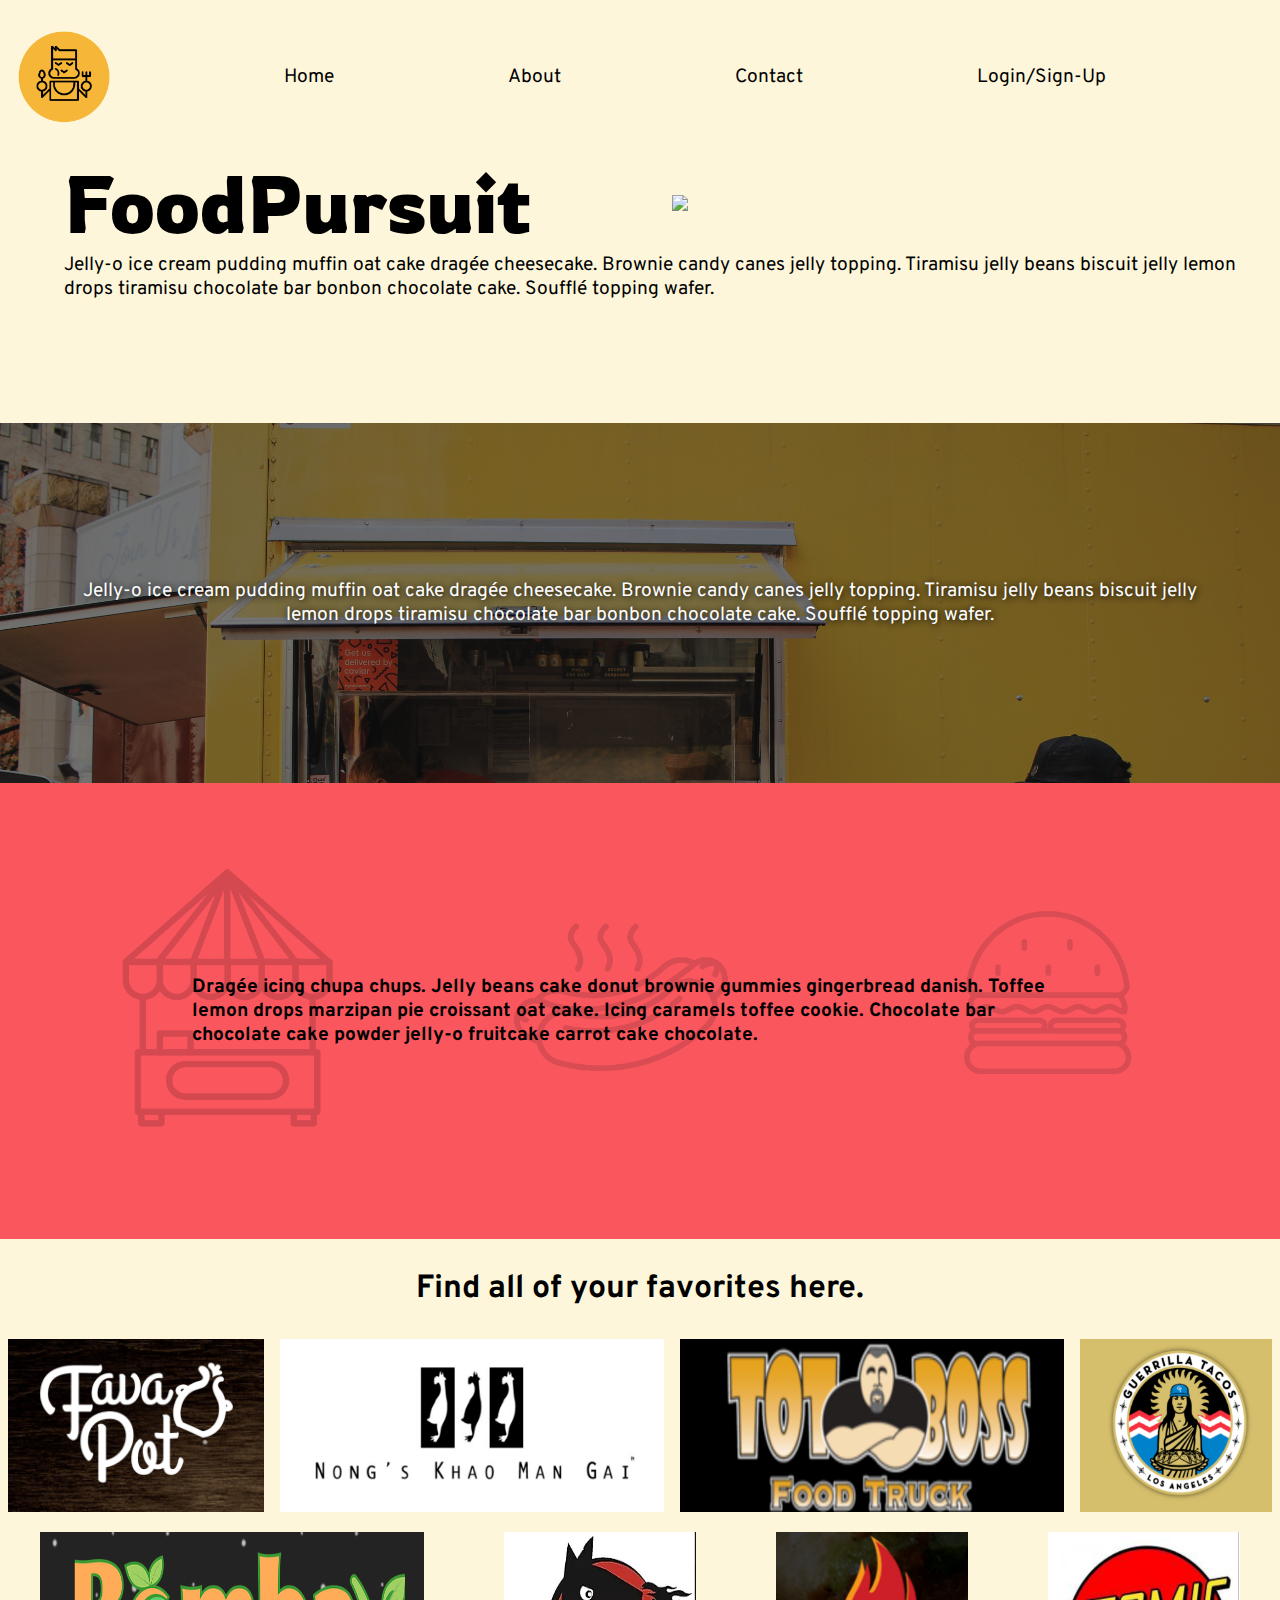
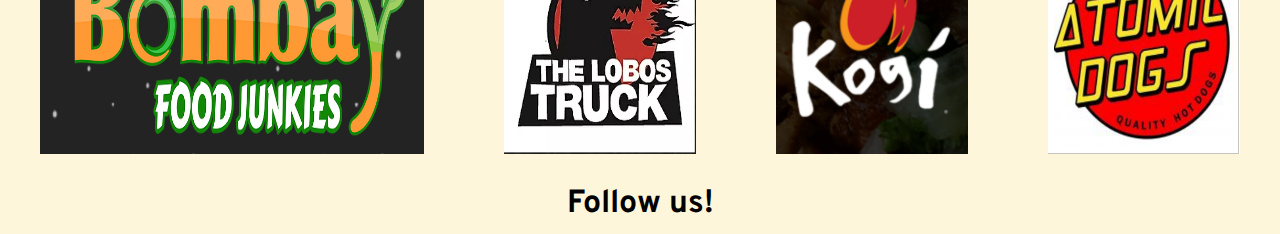
==== index.html @ 0b8959ad "update to responsive design home" ====
<!DOCTYPE html>
<html lang="en">
  <head>
    <meta charset="UTF-8" />
    <meta name="viewport" content="width=device-width, initial-scale=1.0" />
    <link rel="icon" type="image/png" href="resources/FP-logo-circle.png" />
    <link rel="stylesheet" href="css/styles.css" />
    <script src="https://kit.fontawesome.com/0521d4938d.js" crossorigin="anonymous"></script>
    <title>FoodPursuit</title>
  </head>
  <body>
    <header>
      <img
        id="logo"
        src="resources/FP-logo-circle.png"
        alt="FoodPursuit logo - man icon with fork and knife in hand ready to eat in a yellow circle"
      />
      <nav>
        <a href="index.html">Home</a>
        <a href="about.html">About</a>
        <a href="contact.html">Contact</a>
        <a href="#">Login/Sign-Up</a>
      </nav>
    </header>
    <section id="home-page-section-1">
      <!-- <div id="home-fp-intro-desktop"> -->
      <h1>FoodPursuit</h1>
      <p>
        Jelly-o ice cream pudding muffin oat cake dragée cheesecake. Brownie
        candy canes jelly topping. Tiramisu jelly beans biscuit jelly lemon
        drops tiramisu chocolate bar bonbon chocolate cake. Soufflé topping
        wafer.
      </p>
      <!-- </div>
        <div> -->
      <img src="resources/foodtruck-graphic.png" />
      <!-- </div> -->
    </section>
    <section id="home-section-2">
      <div id="home-section-2-bg-img-mobile"></div>
      <div id="home-section-2-bg-img"></div>
      <p>
        Jelly-o ice cream pudding muffin oat cake dragée cheesecake. Brownie
        candy canes jelly topping. Tiramisu jelly beans biscuit jelly lemon
        drops tiramisu chocolate bar bonbon chocolate cake. Soufflé topping
        wafer.
      </p>
    </section>
    <section id="home-section-3">
      <div id="home-section-3-bg-img"></div>
      <p>
        Dragée icing chupa chups. Jelly beans cake donut brownie gummies
        gingerbread danish. Toffee lemon drops marzipan pie croissant oat cake.
        Icing caramels toffee cookie. Chocolate bar chocolate cake powder
        jelly-o fruitcake carrot cake chocolate. 
      </p>
    </section>
    <section id="home-section-4">
        <h2>Find all of your favorites here.</h2>
        <div class="home-foodtruck-imgs">
        <img id="ft-img-1" src="resources/foodtruck-logos/foodtruck-1.png"/>
        <img id="ft-img-2" src="resources/foodtruck-logos/foodtruck-2.png"/>
        <img id="ft-img-3" src="resources/foodtruck-logos/foodtruck-3.png"/>
        <img id="ft-img-4" src="resources/foodtruck-logos/foodtruck-8.png"/>
        <img id="ft-img-5" src="resources/foodtruck-logos/foodtruck-4.png"/>
        <img id="ft-img-6" src="resources/foodtruck-logos/foodtruck-5.png"/>
        <img id="ft-img-7" src="resources/foodtruck-logos/foodtruck-6.png"/>
        <img id="ft-img-8" src="resources/foodtruck-logos/foodtruck-7.png"/>
        </div>
    </section>
    <footer>
        <h2>Follow us!</h2>
        <div class= "social-media-links">
        <a href="facebook.com">
            <i class="fab fa-facebook-square"></i>
        </a>
        <a href="instagram.com">
            <i class="fab fa-instagram"></i>
        </a>
        <a href="twitter.com">
            <i class="fab fa-twitter"></i>
        </a>
    </div>

    </footer>
  </body>
</html>
---- css/styles.css ----
@import url('https://fonts.googleapis.com/css2?family=Overpass:wght@400;700&family=Rowdies&display=swap');


html, body, div, span, applet, object, iframe,  
h1, h2, h3, h4, h5, h6, p, blockquote, pre,  
a, abbr, acronym, address, big, cite, code,  
del, dfn, em, img, ins, kbd, q, s, samp,  
small, strike, strong, sub, sup, tt, var,  
b, u, i, center,  
dl, dt, dd, ol, ul, li,  
fieldset, form, label, legend,  
table, caption, tbody, tfoot, thead, tr, th, td,  
article, aside, canvas, details, embed,  
figure, figcaption, footer, header, hgroup,  
menu, nav, output, ruby, section, summary,  
time, mark, audio, video {  
margin: 0;  
padding: 0;  
border: 0;  
font-size: 100%;  
font: inherit;  
vertical-align: baseline;  
}

body {
    font-family: "Overpass";
    font-size: 62.5%;
    background-color: #FEF6DA;
}

nav a{
    text-decoration: none;
}

header{
    margin-top: 30px;
    display: flex;
    align-items: center;
}

header img{
    width:15%;
    height: auto;
}

nav{
    flex: 1;
    display: flex;
    align-items: center;
    justify-content: space-evenly;
}

nav a{
    color: black;
    font-size: 1.2rem;
}

#home-page-section-1{
    margin-top: 30px;
    display: flex;
    flex-wrap: wrap;
    align-items: center;
    margin-left: 5%;
}

#home-page-section-1 h1{
    font-family: "Rowdies";
    font-size: 1.5rem;
    order: 1;
    width: 50%;
}
#home-page-section-1 p{
    font-size: 1.2rem;
    order: 3;
    padding-bottom:10%;
}

/* #home-page-fp-intro{
    width: 50%;
    display: flex;
    flex-direction: column;
    justify-content: space-evenly;
    margin-left: 5%;
} */

#home-page-section-1 img{
    width: 50%;
    height: auto;
    order: 2;
}

#home-section-2{
    background:    linear-gradient(
        rgba(0, 0, 0, 0.5), 
        rgba(0, 0, 0, 0.5)
      ), url("/resources/home-section-2-img.jpg");
    background-size: cover;
    height: 40vh;
    font-size: 1.2rem;
    color: white;
    text-align: center;
    display: flex;
}


#home-section-2 p{
    display: flex;
    align-items: center;
    padding: 0 5%; 
    text-shadow: 1px 1px 7px black;
}

#home-section-3{
    background-color: #FA565E ;
    font-size: 1.2rem;
    padding: 15%;
    position: relative;
}

#home-section-3-bg-img{
    content: "";
    background-image: url("/resources/home-section-3-bg.png");
    background-size: cover;
    background-repeat: repeat;
    opacity: 0.15;
    top: 0;
    left: 0;
    bottom: 0;
    right: 0;
    position: absolute;
}

#home-section-3 p {
   z-index: 1;
   position: relative;
   color: black;
   font-weight: 700;
}

#home-section-4 h2{
    text-align: center;
    font-size: 2.0rem;
    font-weight: 700;
    margin: 30px auto;
}

.home-foodtruck-imgs{
    display: flex;
    flex-wrap: wrap;
    justify-content: space-around;
}

.home-foodtruck-imgs img{
    margin-bottom: 20px;
}

#ft-img-1{
    width: 20%;
    height: auto;
}

#ft-img-2{
    width: 30%;
    height: auto;
}

#ft-img-3{
    width: 30%;
    height: auto;
}

#ft-img-4{
    width: 15%;
    height: auto;
}

#ft-img-5{
    width: 30%;
    height:auto;
}

#ft-img-6{
    width: 15%;
    height: auto;
}

#ft-img-7{
    width: 15%;
    height: auto;
}

#ft-img-8{
    width: 15%;
    height: auto;
}

footer{
    margin-top: 10px;
}

footer h2{
    margin: 10px auto;
    font-size: 2.0rem;
    text-align: center;
    font-weight: 700;
}

.social-media-links{
    display: flex;
    width: 100%;
    justify-content: center;
}

.social-media-links a{
    text-decoration: none;
    padding: 0 10px;
    font-size: 2.0rem;
    color: #FA565E;
}

#logo{
    display: flex;
    align-items: center;
}

#logo-text{
    display:none;
}

@media screen and (min-width: 500px) {
    #home-page-section-1 h1{
        font-size: 2.5rem;
    }
}

@media screen and (min-width: 800px){
    #logo {
        width: 100px;
        height: auto;
    }

    #home-page-section-1 h1{
        font-size: 4rem;
    }
}

@media screen and (min-width:1000px){
    #logo-text{
        display: block;
        font-family: "Rowdies";
        font-size: 2rem;
        margin-left: 20px;
    }

    header img{
        margin-left: 10px;
        width: 20%;
        height: auto;
    }
    #home-page-section-1 h1{
        font-size: 5rem;
    }
}
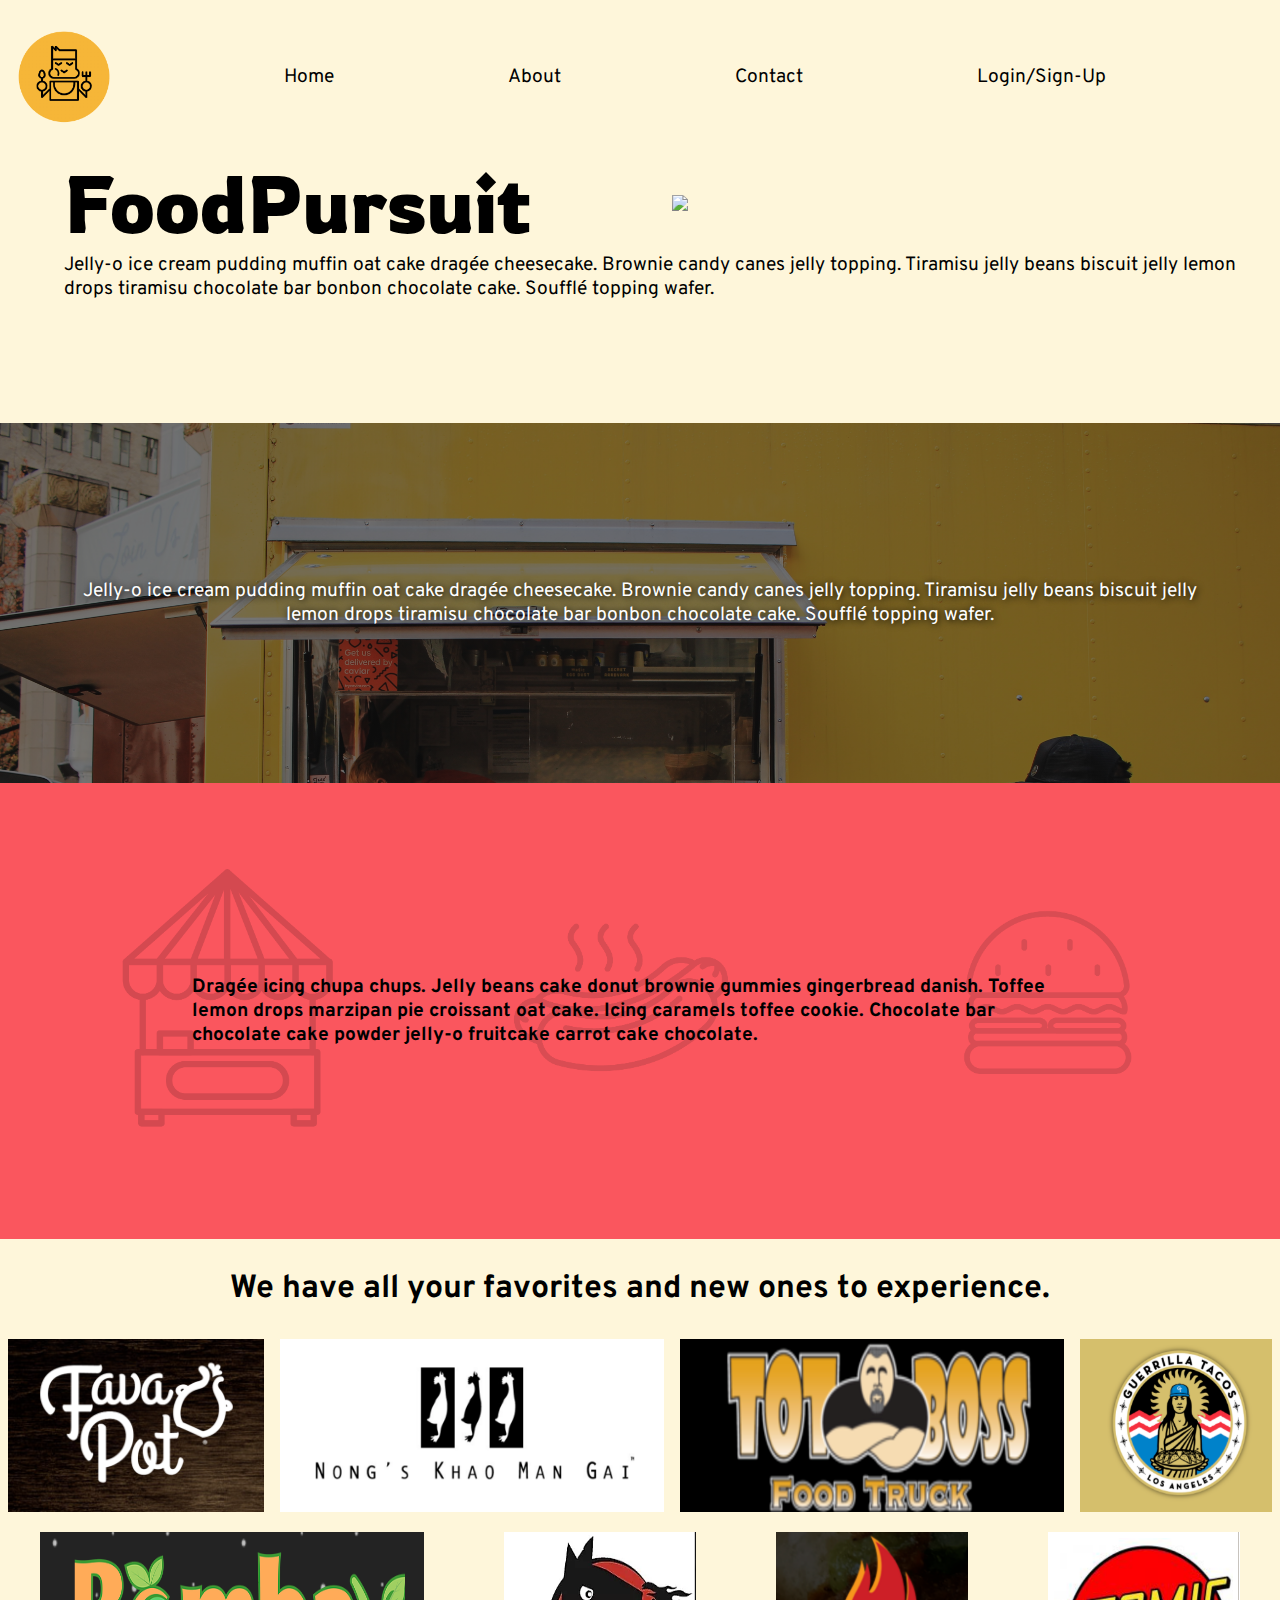
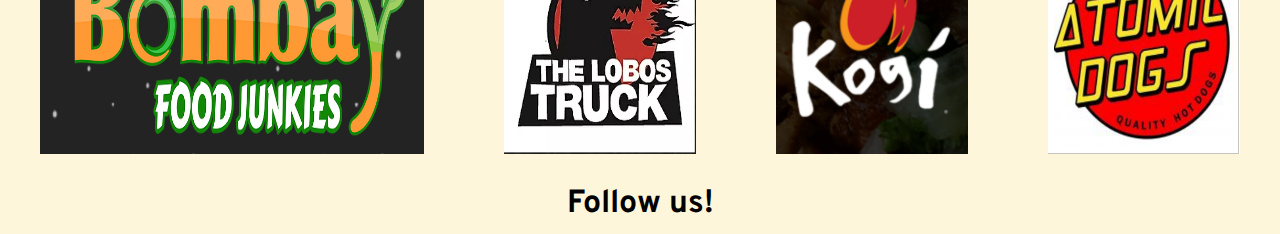
==== commit 4fb2c698: "progress on about us-mobile" ====
--- a/index.html
+++ b/index.html
@@ -56,7 +56,7 @@
       </p>
     </section>
     <section id="home-section-4">
-        <h2>Find all of your favorites here.</h2>
+        <h2>We have all your favorites and new ones to experience.</h2>
         <div class="home-foodtruck-imgs">
         <img id="ft-img-1" src="resources/foodtruck-logos/foodtruck-1.png"/>
         <img id="ft-img-2" src="resources/foodtruck-logos/foodtruck-2.png"/>
--- a/css/styles.css
+++ b/css/styles.css
@@ -227,6 +227,51 @@
     display:none;
 }
 
+#about-section-1{
+    background-color: #FA565E ;
+    position: relative;
+    height: 40vh;
+    margin-top: 40px;
+    display: flex;
+    align-items: center;
+    justify-content: center;
+}
+
+#about-section-1-bg-img{
+    content: "";
+    background-image: url("/resources/about-cover.png");
+    background-size: cover;
+    background-repeat: repeat;
+    opacity: 0.15;
+    top: 0;
+    left: 0;
+    bottom: 0;
+    right: 0;
+    position: absolute;
+}
+
+#about-section-1 h1{
+   z-index: 1;
+   position: relative;
+   color: black;
+   font-weight: 700;
+   font-size: 2.4rem;
+}
+
+#about-section-2{
+    font-size: 1.0rem;
+    padding: 10%;
+}
+
+#about-section-3{
+    background-color: #F6B638;
+}
+#about-section-3 h2{
+    text-align: center;
+    font-size: 2.0rem;
+    font-weight: 700;
+}
+
 @media screen and (min-width: 500px) {
     #home-page-section-1 h1{
         font-size: 2.5rem;
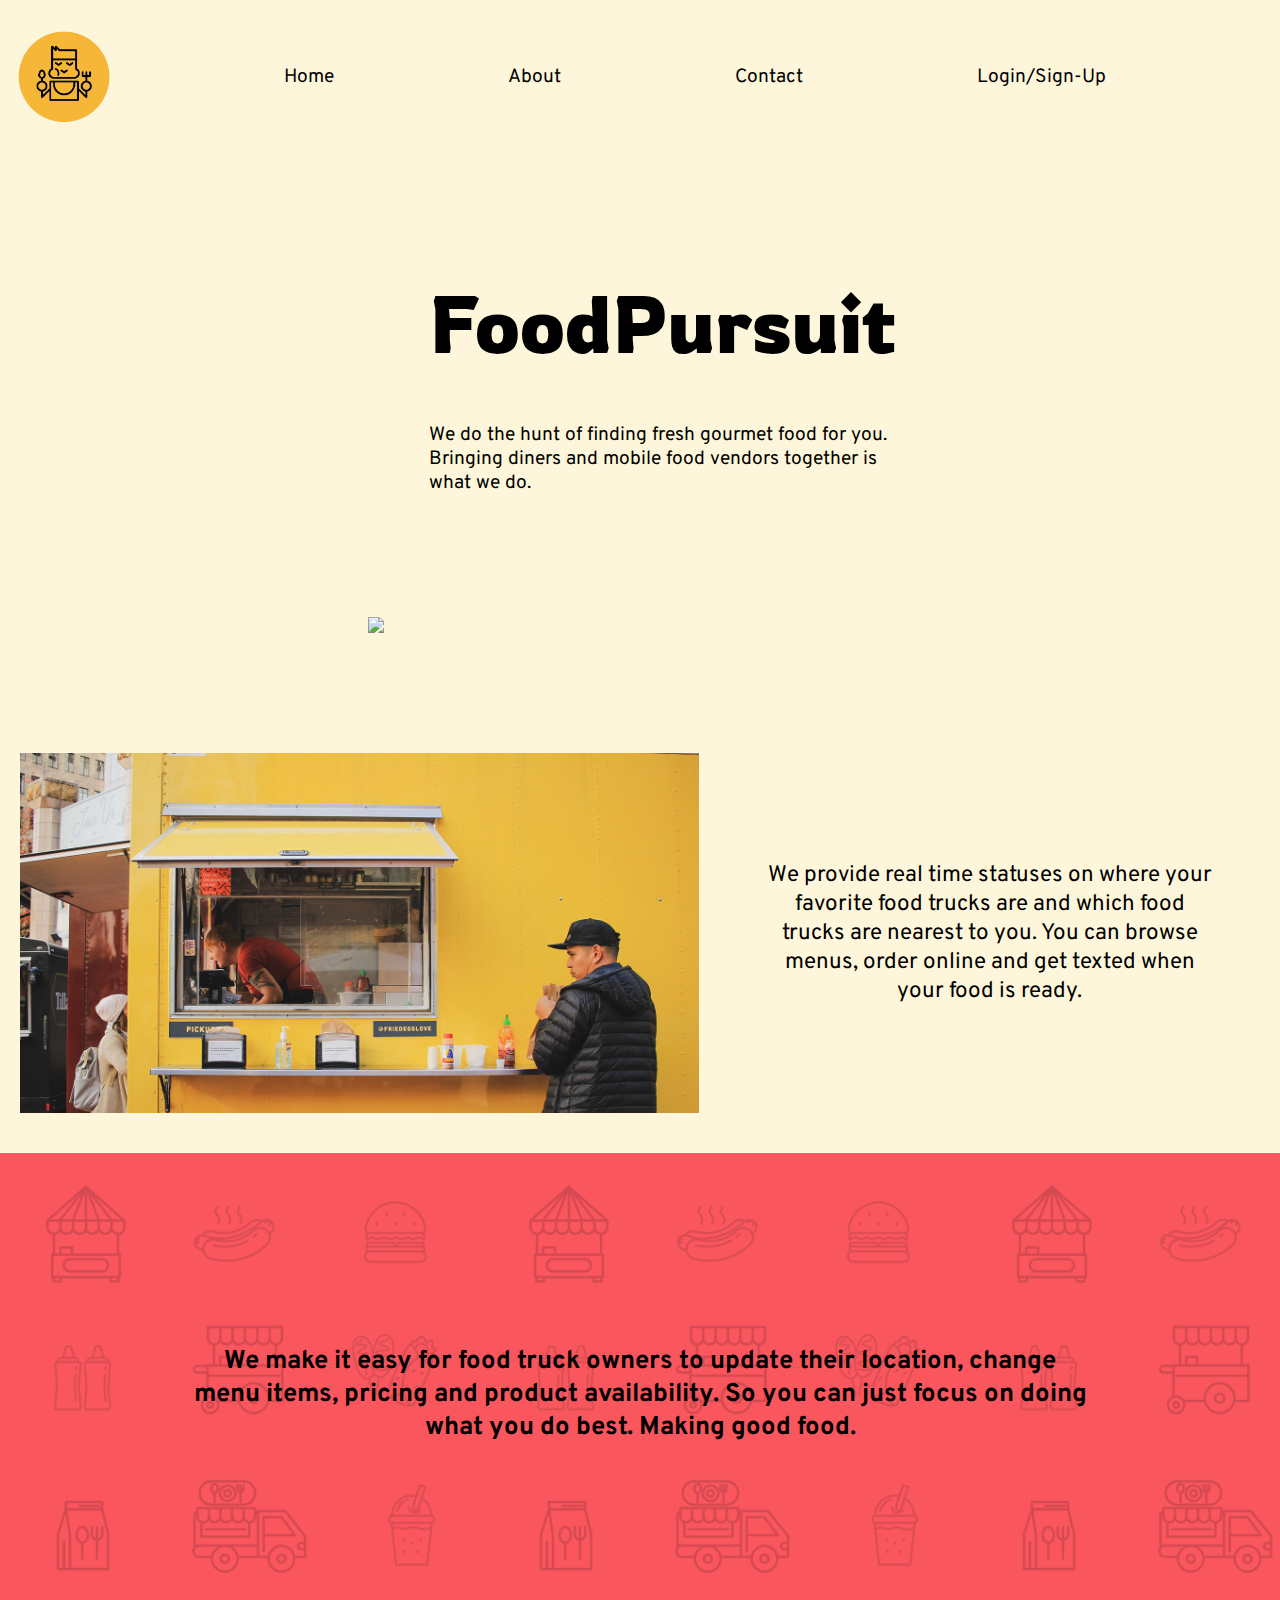
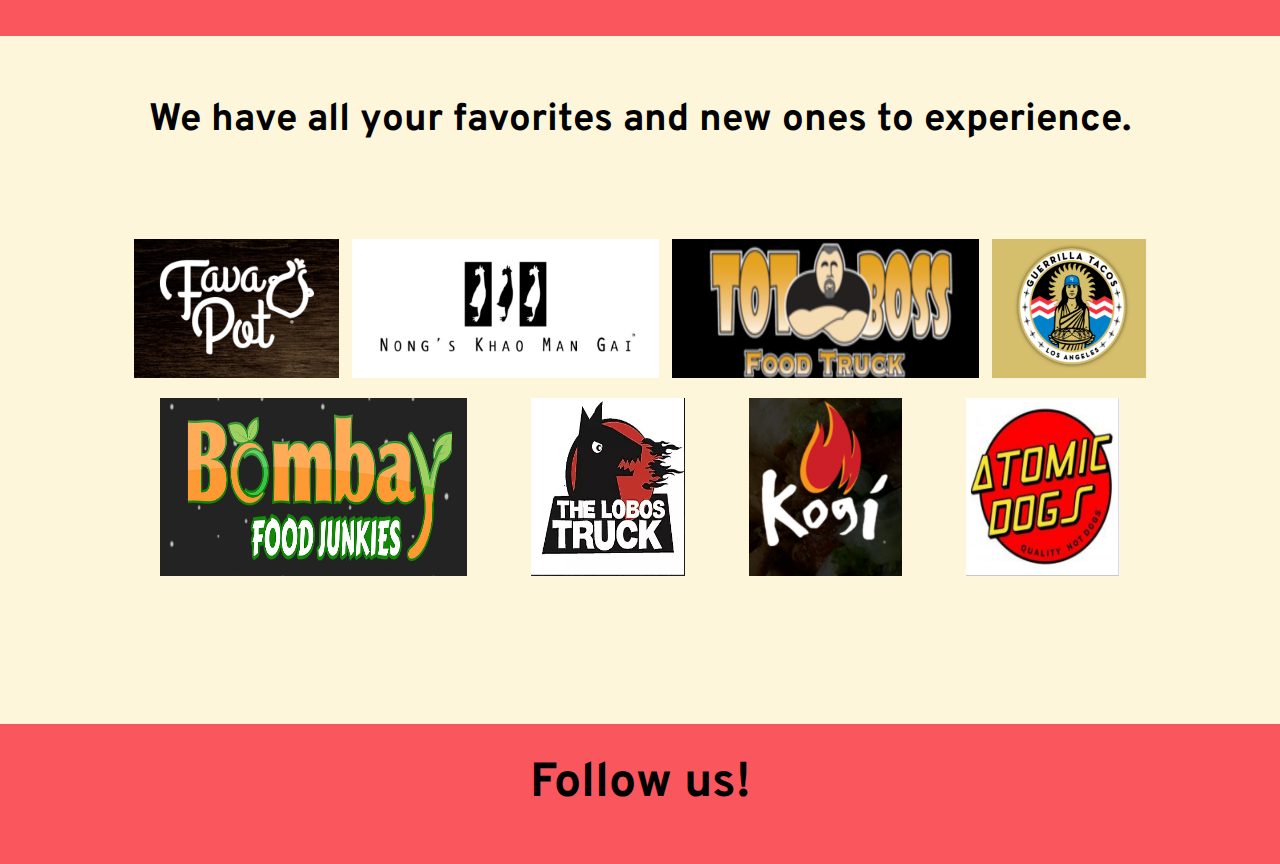
==== commit dd9d35f4: "added animation to home" ====
--- a/index.html
+++ b/index.html
@@ -5,7 +5,10 @@
     <meta name="viewport" content="width=device-width, initial-scale=1.0" />
     <link rel="icon" type="image/png" href="resources/FP-logo-circle.png" />
     <link rel="stylesheet" href="css/styles.css" />
-    <script src="https://kit.fontawesome.com/0521d4938d.js" crossorigin="anonymous"></script>
+    <script
+      src="https://kit.fontawesome.com/0521d4938d.js"
+      crossorigin="anonymous"
+    ></script>
     <title>FoodPursuit</title>
   </head>
   <body>
@@ -26,10 +29,7 @@
       <!-- <div id="home-fp-intro-desktop"> -->
       <h1>FoodPursuit</h1>
       <p>
-        Jelly-o ice cream pudding muffin oat cake dragée cheesecake. Brownie
-        candy canes jelly topping. Tiramisu jelly beans biscuit jelly lemon
-        drops tiramisu chocolate bar bonbon chocolate cake. Soufflé topping
-        wafer.
+        We do the hunt of finding fresh gourmet food for you. Bringing diners and mobile food vendors together is what we do. 
       </p>
       <!-- </div>
         <div> -->
@@ -40,48 +40,45 @@
       <div id="home-section-2-bg-img-mobile"></div>
       <div id="home-section-2-bg-img"></div>
       <p>
-        Jelly-o ice cream pudding muffin oat cake dragée cheesecake. Brownie
-        candy canes jelly topping. Tiramisu jelly beans biscuit jelly lemon
-        drops tiramisu chocolate bar bonbon chocolate cake. Soufflé topping
-        wafer.
+        We provide real time statuses on where your favorite food trucks are and
+        which food trucks are nearest to you. You can browse menus, order online
+        and get texted when your food is ready.
       </p>
     </section>
     <section id="home-section-3">
       <div id="home-section-3-bg-img"></div>
       <p>
-        Dragée icing chupa chups. Jelly beans cake donut brownie gummies
-        gingerbread danish. Toffee lemon drops marzipan pie croissant oat cake.
-        Icing caramels toffee cookie. Chocolate bar chocolate cake powder
-        jelly-o fruitcake carrot cake chocolate. 
+        We make it easy for food truck owners to update their location, change menu
+        items, pricing and product availability. So you can just focus on doing what you
+        do best. Making good food.
       </p>
     </section>
     <section id="home-section-4">
-        <h2>We have all your favorites and new ones to experience.</h2>
-        <div class="home-foodtruck-imgs">
-        <img id="ft-img-1" src="resources/foodtruck-logos/foodtruck-1.png"/>
-        <img id="ft-img-2" src="resources/foodtruck-logos/foodtruck-2.png"/>
-        <img id="ft-img-3" src="resources/foodtruck-logos/foodtruck-3.png"/>
-        <img id="ft-img-4" src="resources/foodtruck-logos/foodtruck-8.png"/>
-        <img id="ft-img-5" src="resources/foodtruck-logos/foodtruck-4.png"/>
-        <img id="ft-img-6" src="resources/foodtruck-logos/foodtruck-5.png"/>
-        <img id="ft-img-7" src="resources/foodtruck-logos/foodtruck-6.png"/>
-        <img id="ft-img-8" src="resources/foodtruck-logos/foodtruck-7.png"/>
-        </div>
+      <h2>We have all your favorites and new ones to experience.</h2>
+      <div class="home-foodtruck-imgs">
+        <img id="ft-img-1" src="resources/foodtruck-logos/foodtruck-1.png" />
+        <img id="ft-img-2" src="resources/foodtruck-logos/foodtruck-2.png" />
+        <img id="ft-img-3" src="resources/foodtruck-logos/foodtruck-3.png" />
+        <img id="ft-img-4" src="resources/foodtruck-logos/foodtruck-8.png" />
+        <img id="ft-img-5" src="resources/foodtruck-logos/foodtruck-4.png" />
+        <img id="ft-img-6" src="resources/foodtruck-logos/foodtruck-5.png" />
+        <img id="ft-img-7" src="resources/foodtruck-logos/foodtruck-6.png" />
+        <img id="ft-img-8" src="resources/foodtruck-logos/foodtruck-7.png" />
+      </div>
     </section>
     <footer>
-        <h2>Follow us!</h2>
-        <div class= "social-media-links">
+      <h2>Follow us!</h2>
+      <div class="social-media-links">
         <a href="facebook.com">
-            <i class="fab fa-facebook-square"></i>
+          <i class="fab fa-facebook-square"></i>
         </a>
         <a href="instagram.com">
-            <i class="fab fa-instagram"></i>
+          <i class="fab fa-instagram"></i>
         </a>
         <a href="twitter.com">
-            <i class="fab fa-twitter"></i>
+          <i class="fab fa-twitter"></i>
         </a>
-    </div>
-
+      </div>
     </footer>
   </body>
 </html>
--- a/css/styles.css
+++ b/css/styles.css
@@ -1,313 +1,782 @@
-@import url('https://fonts.googleapis.com/css2?family=Overpass:wght@400;700&family=Rowdies&display=swap');
-
-
-html, body, div, span, applet, object, iframe,  
-h1, h2, h3, h4, h5, h6, p, blockquote, pre,  
-a, abbr, acronym, address, big, cite, code,  
-del, dfn, em, img, ins, kbd, q, s, samp,  
-small, strike, strong, sub, sup, tt, var,  
-b, u, i, center,  
-dl, dt, dd, ol, ul, li,  
-fieldset, form, label, legend,  
-table, caption, tbody, tfoot, thead, tr, th, td,  
-article, aside, canvas, details, embed,  
-figure, figcaption, footer, header, hgroup,  
-menu, nav, output, ruby, section, summary,  
-time, mark, audio, video {  
-margin: 0;  
-padding: 0;  
-border: 0;  
-font-size: 100%;  
-font: inherit;  
-vertical-align: baseline;  
+@import url("https://fonts.googleapis.com/css2?family=Overpass:wght@400;700&family=Rowdies&display=swap");
+
+html,
+body,
+div,
+span,
+applet,
+object,
+iframe,
+h1,
+h2,
+h3,
+h4,
+h5,
+h6,
+p,
+blockquote,
+pre,
+a,
+abbr,
+acronym,
+address,
+big,
+cite,
+code,
+del,
+dfn,
+em,
+img,
+ins,
+kbd,
+q,
+s,
+samp,
+small,
+strike,
+strong,
+sub,
+sup,
+tt,
+var,
+b,
+u,
+i,
+center,
+dl,
+dt,
+dd,
+ol,
+ul,
+li,
+fieldset,
+form,
+label,
+legend,
+table,
+caption,
+tbody,
+tfoot,
+thead,
+tr,
+th,
+td,
+article,
+aside,
+canvas,
+details,
+embed,
+figure,
+figcaption,
+footer,
+header,
+hgroup,
+menu,
+nav,
+output,
+ruby,
+section,
+summary,
+time,
+mark,
+audio,
+video {
+  margin: 0;
+  padding: 0;
+  border: 0;
+  font-size: 100%;
+  font: inherit;
+  vertical-align: baseline;
 }
 
 body {
+  font-family: "Overpass";
+  font-size: 62.5%;
+  background-color: #fef6da;
+  max-width: 1440px;
+  margin: 0 auto;
+}
+
+nav a {
+  text-decoration: none;
+}
+
+header {
+  margin-top: 30px;
+  display: flex;
+  align-items: center;
+}
+
+header img {
+  width: 15%;
+  height: auto;
+}
+
+nav {
+  flex: 1;
+  display: flex;
+  align-items: center;
+  justify-content: space-evenly;
+}
+
+nav a {
+  color: black;
+  font-size: 1rem;
+}
+
+nav a:hover{
+    text-decoration: underline;
+}
+
+#home-page-section-1 {
+  margin-top: 30px;
+  display: flex;
+  flex-wrap: wrap;
+  align-items: center;
+  margin-left: 5%;
+}
+
+#home-page-section-1 h1 {
+  font-family: "Rowdies";
+  font-size: 1.5rem;
+  order: 1;
+  width: 50%;
+}
+#home-page-section-1 p {
+  font-size: 1.2rem;
+  order: 3;
+  padding-bottom: 10%;
+}
+
+#home-page-section-1 img {
+  width: 50%;
+  height: auto;
+  order: 2;
+ 
+}
+
+
+#home-section-2 {
+  background: linear-gradient(rgba(0, 0, 0, 0.5), rgba(0, 0, 0, 0.5)),
+    url("/resources/home-section-2-img.jpg");
+  background-size: cover;
+  height: 40vh;
+  font-size: 1.2rem;
+  color: white;
+  text-align: center;
+  display: flex;
+}
+
+#home-section-2 p {
+  display: flex;
+  align-items: center;
+  padding: 0 5%;
+  text-shadow: 1px 1px 7px black;
+}
+
+#home-section-3 {
+  background-color: #fa565e;
+  font-size: 1.2rem;
+  padding: 15%;
+  position: relative;
+}
+
+#home-section-3-bg-img {
+  content: "";
+  background-image: url("/resources/home-section-3-bg.png");
+  background-size: cover;
+  background-repeat: repeat;
+  opacity: 0.15;
+  top: 0;
+  left: 0;
+  bottom: 0;
+  right: 0;
+  position: absolute;
+}
+
+#home-section-3 p {
+  z-index: 1;
+  position: relative;
+  color: black;
+  font-weight: 700;
+}
+
+#home-section-4 h2 {
+  text-align: center;
+  font-size: 2rem;
+  font-weight: 700;
+  margin: 30px auto;
+}
+
+.home-foodtruck-imgs {
+  display: flex;
+  flex-wrap: wrap;
+  justify-content: space-around;
+}
+
+.home-foodtruck-imgs img {
+  margin-bottom: 20px;
+}
+
+#ft-img-1 {
+  width: 20%;
+  height: auto;
+}
+
+#ft-img-2 {
+  width: 30%;
+  height: auto;
+}
+
+#ft-img-3 {
+  width: 30%;
+  height: auto;
+}
+
+#ft-img-4 {
+  width: 15%;
+  height: auto;
+}
+
+#ft-img-5 {
+  width: 30%;
+  height: auto;
+}
+
+#ft-img-6 {
+  width: 15%;
+  height: auto;
+}
+
+#ft-img-7 {
+  width: 15%;
+  height: auto;
+}
+
+#ft-img-8 {
+  width: 15%;
+  height: auto;
+}
+
+footer {
+  background-color: #fa565e;
+}
+
+footer h2 {
+  padding: 10px auto;
+  font-size: 2rem;
+  color: black;
+  text-align: center;
+  font-weight: 700;
+  padding-top: 30px;
+}
+
+.social-media-links {
+  display: flex;
+  width: 100%;
+  justify-content: center;
+}
+
+.social-media-links a {
+  text-decoration: none;
+  padding: 0 10px;
+  font-size: 2rem;
+  color:white;
+}
+
+#logo {
+  display: flex;
+  align-items: center;
+}
+
+#logo-text {
+  display: none;
+}
+
+#about-section-1 {
+  background-color: #fa565e;
+  position: relative;
+  height: 40vh;
+  margin-top: 40px;
+  display: flex;
+  align-items: center;
+  justify-content: center;
+}
+
+#about-section-1-bg-img {
+  content: "";
+  background-image: url("/resources/about-cover.png");
+  background-size: cover;
+  background-repeat: repeat;
+  opacity: 0.15;
+  top: 0;
+  left: 0;
+  bottom: 0;
+  right: 0;
+  position: absolute;
+}
+
+#about-section-1 h1 {
+  z-index: 1;
+  position: relative;
+  color: black;
+  font-weight: 700;
+  font-size: 2.4rem;
+}
+
+#about-section-2 {
+  font-size: 1rem;
+  padding: 10%;
+}
+
+#about-section-3 {
+  background-color: #f6b638;
+}
+#about-section-3 h2 {
+  text-align: center;
+  font-size: 2rem;
+  font-weight: 700;
+  padding-top: 5%;
+}
+
+#team-pics {
+  display: flex;
+  justify-content: space-evenly;
+  flex-wrap: wrap;
+}
+
+#team-pics .team-content {
+  width: 40%;
+}
+
+#zach-img{
+    background-image: url(/resources/zach-smith-img.jpeg);
+    background-size: contain;
+    background-repeat: no-repeat;
+    width: 175px;
+    height: 175px;
+    border-radius: 100px;
+    margin: 5% auto;
+}
+
+#virginia-img{
+    background-image: url(/resources/virginia-daven-img.jpeg);
+    background-size: contain;
+    background-repeat: no-repeat;
+    width: 175px;
+    height: 175px;
+    border-radius: 100px;
+    margin: 5% auto;
+}
+
+#tem-img{
+    background-image: url(/resources/tem-och-img.jpeg);
+    background-size: contain;
+    background-repeat: no-repeat;
+    width: 175px;
+    height: 175px;
+    border-radius: 100px;
+    margin: 5% auto;
+}
+
+#oleg-img{
+    background-image: url(/resources/oleg-miro-img.jpeg);
+    background-size: contain;
+    background-repeat: no-repeat;
+    width: 175px;
+    height: 175px;
+    border-radius: 100px;
+    margin: 5% auto;
+}
+
+#galo-img{
+    background-image: url(/resources/galo-sandoval-img.png);
+    background-size: contain;
+    background-repeat: no-repeat;
+    width: 175px;
+    height: 175px;
+    border-radius: 100px;
+    margin: 5% auto;
+}
+
+#erica-img{
+    background-image: url(/resources/erica-girges-img.jpeg);
+    background-size: contain;
+    background-repeat: no-repeat;
+    width: 175px;
+    height: 175px;
+    border-radius: 100px;
+    margin: 5% auto;
+}
+
+#team-pics .team-content h3,
+p {
+  text-align: center;
+  font-size: 0.9rem;
+}
+
+#team-pics h3 {
+  font-weight: 700;
+  margin-bottom: 3%;
+}
+
+#team-pics a {
+  margin-top: 7px;
+  margin-bottom: 20px;
+  display: flex;
+  justify-content: center;
+  text-decoration: none;
+  font-size: 1.8rem;
+  color: black;
+}
+
+#contact-section-1 h1 {
+  font-size: 1.8rem;
+  margin-top: 20px;
+  text-align: center;
+  font-weight: 700;
+}
+
+#contact-section-1 p {
+  margin-top: 30px;
+}
+
+#contact-section-2 #disclaimer {
+  display: block;
+  margin-top: 30px;
+  text-align: center;
+}
+
+#contact-section-2 form {
+  margin-top: 40px;
+  display: flex;
+  justify-content: center;
+  font-size: 0.8rem;
+}
+
+form #subject {
+  width: 300px;
+}
+
+#submit{
+    background-color: #F6B638;
+    border: none;
     font-family: "Overpass";
-    font-size: 62.5%;
-    background-color: #FEF6DA;
-}
-
-nav a{
-    text-decoration: none;
-}
-
-header{
-    margin-top: 30px;
+    font-size: 0.8rem;
+    padding: 4px 9px;
+}
+
+#footer-contact {
+  margin-top: 90px;
+  position: relative;
+  bottom: 0;
+}
+
+@media screen and (min-width: 500px) {
+  #home-page-section-1 h1 {
+    font-size: 2.5rem;
+  }
+}
+
+@media screen and (min-width: 600px) {
+  #logo {
+    width: 100px;
+    height: auto;
+  }
+
+  #home-page-section-1 h1 {
+    font-size: 3rem;
+  }
+
+  #about-section-2 {
+    margin: 40px auto;
+    line-height: 2;
+  }
+
+  #about-section-2 p {
+    font-size: 1.2rem;
+  }
+
+  #about-section-3 h2 {
+    font-size: 2.2rem;
+  }
+
+  #team-pics .team-content{
+      display: flex;
+      flex-direction: column;
+      align-items: center;
+      width: 45%;
+  }
+
+  #team-pics img{
+      width: 60%;
+  }
+
+  #contact-section-1 h1{
+    font-size: 2.5rem;
+}
+
+  #contact-section-1 p {
+    font-size: 1.4rem;
+    padding: 0 10px;
+  }
+
+  #contact-section-2 form {
+    margin-top: 40px;
     display: flex;
-    align-items: center;
-}
-
-header img{
-    width:15%;
+    justify-content: center;
+    font-size: 1.0rem;
+    font-weight: 700;
+  }
+   #fname, #lname, #inquiry{
+       padding: 5px 30px;
+   }
+
+  form #subject {
+    width: 500px;
+  }
+
+  #submit{
+      font-size: 1.0rem;
+  }
+
+  #footer-contact{
+      margin-top: 200px;
+      padding-bottom: 30px;
+  }
+}
+
+@media screen and (min-width: 800px) {
+  #logo {
+    width: 100px;
     height: auto;
-}
-
-nav{
-    flex: 1;
-    display: flex;
-    align-items: center;
-    justify-content: space-evenly;
-}
-
-nav a{
-    color: black;
-    font-size: 1.2rem;
-}
-
-#home-page-section-1{
-    margin-top: 30px;
-    display: flex;
-    flex-wrap: wrap;
-    align-items: center;
-    margin-left: 5%;
-}
-
-#home-page-section-1 h1{
+  }
+
+  #home-page-section-1 h1 {
+    font-size: 4rem;
+  }
+
+  #home-section-2 p{
+      font-size: 1.4rem;
+  }
+
+  #home-section-3 p{
+      font-size: 1.4rem;
+  }
+
+    
+  #home-section-4{
+    margin-top: 60px;
+}
+
+#home-section-4 h2{
+    /* margin-bottom: 60px; */
+    font-size: 2.4rem;
+}
+
+.home-foodtruck-imgs{
+    padding: 0 10%;
+    padding-bottom: 10%;
+    padding-top: 5%;
+}
+  
+
+  #contact-section-1 h1{
+      font-size: 3.0rem;
+  }
+}
+
+
+@media screen and (min-width: 1000px) {
+  #logo-text {
+    display: block;
     font-family: "Rowdies";
-    font-size: 1.5rem;
-    order: 1;
-    width: 50%;
-}
-#home-page-section-1 p{
-    font-size: 1.2rem;
-    order: 3;
-    padding-bottom:10%;
-}
-
-/* #home-page-fp-intro{
-    width: 50%;
-    display: flex;
-    flex-direction: column;
-    justify-content: space-evenly;
-    margin-left: 5%;
-} */
-
-#home-page-section-1 img{
-    width: 50%;
-    height: auto;
-    order: 2;
-}
-
-#home-section-2{
-    background:    linear-gradient(
-        rgba(0, 0, 0, 0.5), 
-        rgba(0, 0, 0, 0.5)
-      ), url("/resources/home-section-2-img.jpg");
-    background-size: cover;
-    height: 40vh;
-    font-size: 1.2rem;
-    color: white;
-    text-align: center;
-    display: flex;
-}
-
-
-#home-section-2 p{
-    display: flex;
-    align-items: center;
-    padding: 0 5%; 
-    text-shadow: 1px 1px 7px black;
-}
-
-#home-section-3{
-    background-color: #FA565E ;
-    font-size: 1.2rem;
-    padding: 15%;
-    position: relative;
-}
-
-#home-section-3-bg-img{
-    content: "";
-    background-image: url("/resources/home-section-3-bg.png");
-    background-size: cover;
-    background-repeat: repeat;
-    opacity: 0.15;
-    top: 0;
-    left: 0;
-    bottom: 0;
-    right: 0;
-    position: absolute;
-}
-
-#home-section-3 p {
-   z-index: 1;
-   position: relative;
-   color: black;
-   font-weight: 700;
-}
-
-#home-section-4 h2{
-    text-align: center;
-    font-size: 2.0rem;
-    font-weight: 700;
-    margin: 30px auto;
-}
-
-.home-foodtruck-imgs{
-    display: flex;
-    flex-wrap: wrap;
-    justify-content: space-around;
-}
-
-.home-foodtruck-imgs img{
-    margin-bottom: 20px;
-}
-
-#ft-img-1{
+    font-size: 2rem;
+    margin-left: 20px;
+  }
+
+  nav a{
+      font-size: 1.2rem;
+  }
+
+  header img {
+    margin-left: 10px;
     width: 20%;
     height: auto;
-}
-
-#ft-img-2{
-    width: 30%;
-    height: auto;
-}
-
-#ft-img-3{
-    width: 30%;
-    height: auto;
-}
-
-#ft-img-4{
-    width: 15%;
-    height: auto;
-}
-
-#ft-img-5{
-    width: 30%;
-    height:auto;
-}
-
-#ft-img-6{
-    width: 15%;
-    height: auto;
-}
-
-#ft-img-7{
-    width: 15%;
-    height: auto;
-}
-
-#ft-img-8{
-    width: 15%;
-    height: auto;
-}
-
-footer{
-    margin-top: 10px;
-}
-
-footer h2{
-    margin: 10px auto;
-    font-size: 2.0rem;
-    text-align: center;
-    font-weight: 700;
-}
-
-.social-media-links{
-    display: flex;
-    width: 100%;
-    justify-content: center;
-}
-
-.social-media-links a{
-    text-decoration: none;
-    padding: 0 10px;
-    font-size: 2.0rem;
-    color: #FA565E;
-}
-
-#logo{
-    display: flex;
-    align-items: center;
-}
-
-#logo-text{
-    display:none;
-}
-
-#about-section-1{
-    background-color: #FA565E ;
-    position: relative;
-    height: 40vh;
-    margin-top: 40px;
-    display: flex;
-    align-items: center;
-    justify-content: center;
-}
-
-#about-section-1-bg-img{
-    content: "";
-    background-image: url("/resources/about-cover.png");
-    background-size: cover;
-    background-repeat: repeat;
-    opacity: 0.15;
-    top: 0;
-    left: 0;
-    bottom: 0;
-    right: 0;
-    position: absolute;
-}
-
-#about-section-1 h1{
-   z-index: 1;
-   position: relative;
-   color: black;
-   font-weight: 700;
-   font-size: 2.4rem;
-}
-
-#about-section-2{
-    font-size: 1.0rem;
-    padding: 10%;
-}
-
-#about-section-3{
-    background-color: #F6B638;
-}
-#about-section-3 h2{
-    text-align: center;
-    font-size: 2.0rem;
-    font-weight: 700;
-}
-
-@media screen and (min-width: 500px) {
-    #home-page-section-1 h1{
-        font-size: 2.5rem;
+  }
+
+  #home-page-section-1{
+      flex-direction: column;
+      flex-wrap: wrap;
+      justify-content: center;
+      height: 600px;
+  }
+
+
+  #home-page-section-1 h1 {
+    font-size: 5rem;
+    order: 1;
+    width: 40%;
+  }
+
+  #home-page-section-1 p{
+      order: 2;
+      width: 40%;
+      margin-top: 50px;
+      text-align: left;
+  }
+
+  #home-page-section-1 img{
+      order: 3;
+      animation-duration: 4s;
+      animation-name: slidein;
+      animation-iteration-count: 1;
+  }
+
+  @keyframes slidein {
+    0% { 
+      margin-left: 400px;
     }
-}
-
-@media screen and (min-width: 800px){
-    #logo {
-        width: 100px;
-        height: auto;
+
+    25% {
+        margin-right: 0%
     }
-
-    #home-page-section-1 h1{
-        font-size: 4rem;
+    50% {
+      margin-right: 40px;
     }
-}
-
-@media screen and (min-width:1000px){
-    #logo-text{
-        display: block;
-        font-family: "Rowdies";
-        font-size: 2rem;
-        margin-left: 20px;
+    100% {
+      margin-right: 0%;
     }
-
-    header img{
-        margin-left: 10px;
-        width: 20%;
-        height: auto;
-    }
-    #home-page-section-1 h1{
-        font-size: 5rem;
-    }
-}
-
-
-
-
-
+  }
+
+  #home-section-2-bg-img{
+      background-image: url(/resources/home-section-2-img.jpg);
+      background-size: cover;
+      width: 60%;
+      margin-left: 20px;
+  }
+
+  #home-section-2{
+      background-color #FEF6DA;
+      background-image: none;
+      margin-bottom: 40px;
+
+  }
+
+  #home-section-2 p{
+      width: 40%;
+      font-size: 1.4rem;
+      text-shadow: none;
+      color: black;
+  }
+
+  #home-section-3 p{
+      font-size: 1.6rem;
+
+  }
+
+  #home-section-3-bg-img{
+      background-size: contain;
+      background-repeat: repeat;
+  }
+
+  footer h2{
+      font-size: 3.0rem;
+  }
+    
+  .social-media-links a{
+      font-size: 3.4rem;
+      margin-bottom: 50px;
+  }
+
+  #about-section-1 h1{
+      font-size: 3.6rem;
+  }
+  
+  #about-section-3{
+      padding-bottom: 40px;
+  }
+
+  #about-section-3 h2{
+      font-size: 3.2rem;
+      margin-bottom: 70px;
+  }
+
+  #zach-img:hover{
+      background-image: url(/resources/guy-fieri-chef.jpg);
+      background-size: cover;
+      background-position: left 25%;
+      transition: 0.4s ease-in-out;
+  }
+
+  #virginia-img:hover{
+      background-image: url(/resources/rachel-ray-chef.jpg);
+      background-size: cover;
+      transition: 0.4s ease-in-out;
+  }
+
+  #tem-img:hover{
+      background-image: url(/resources/gordon-tem-chef.jpg);
+      background-size: cover;
+      transition: 0.4s ease-in-out;
+  }
+
+  #oleg-img:hover{
+      background-image: url(/resources/wolfgang-chef.jpg);
+      background-size: cover;
+      transition: 0.4s ease-in-out;
+  }
+
+  #galo-img:hover{
+      background-image: url(/resources/bobbyflay-chef.jpeg);
+      background-size: cover;
+      background-position: center;
+      transition: 0.4s ease-in-out;
+  }
+
+  #erica-img:hover{
+      background-image: url(/resources/martha-chef.jpg);
+      background-size: cover;
+      background-position: right 20% top;
+      transition: 0.4s ease-in-out;
+
+  }
+
+  #team-pics{
+      display: flex;
+      flex-direction: row;
+      align-items: center;
+      justify-content: center;
+    
+  }
+
+  #team-pics .team-content{
+      display: flex;
+      align-items: center;
+      width: 400px;
+  }
+
+
+  #team-pics img{
+      width:40%;
+      height: auto;
+
+  }
+
+  #team-pics .team-info{
+      flex-direction: column;
+  }
+
+  #wolfgang-puck-hover:hover {
+      background-image: url(/resources/wolfgang-chef.jpg);
+      z-index: 1;
+  }
+
+
+
+
+  
+
+  
+}
+
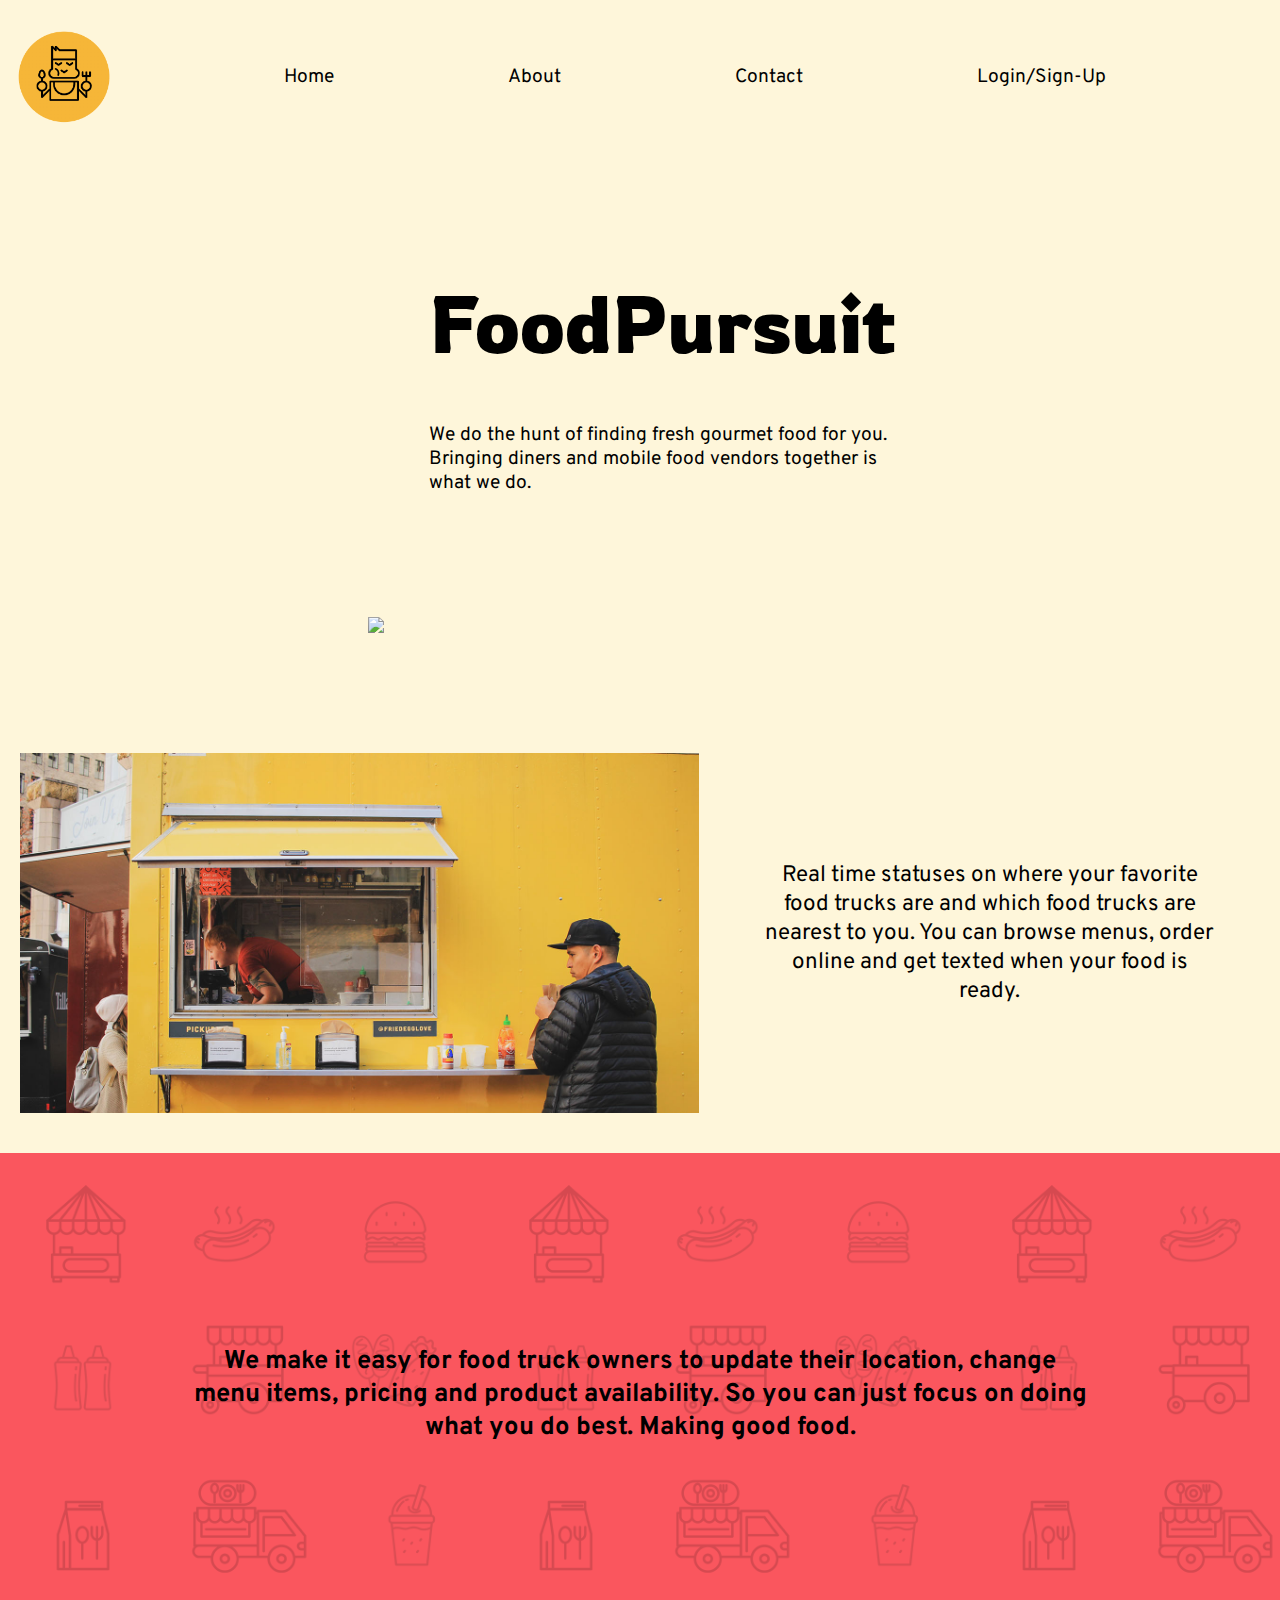
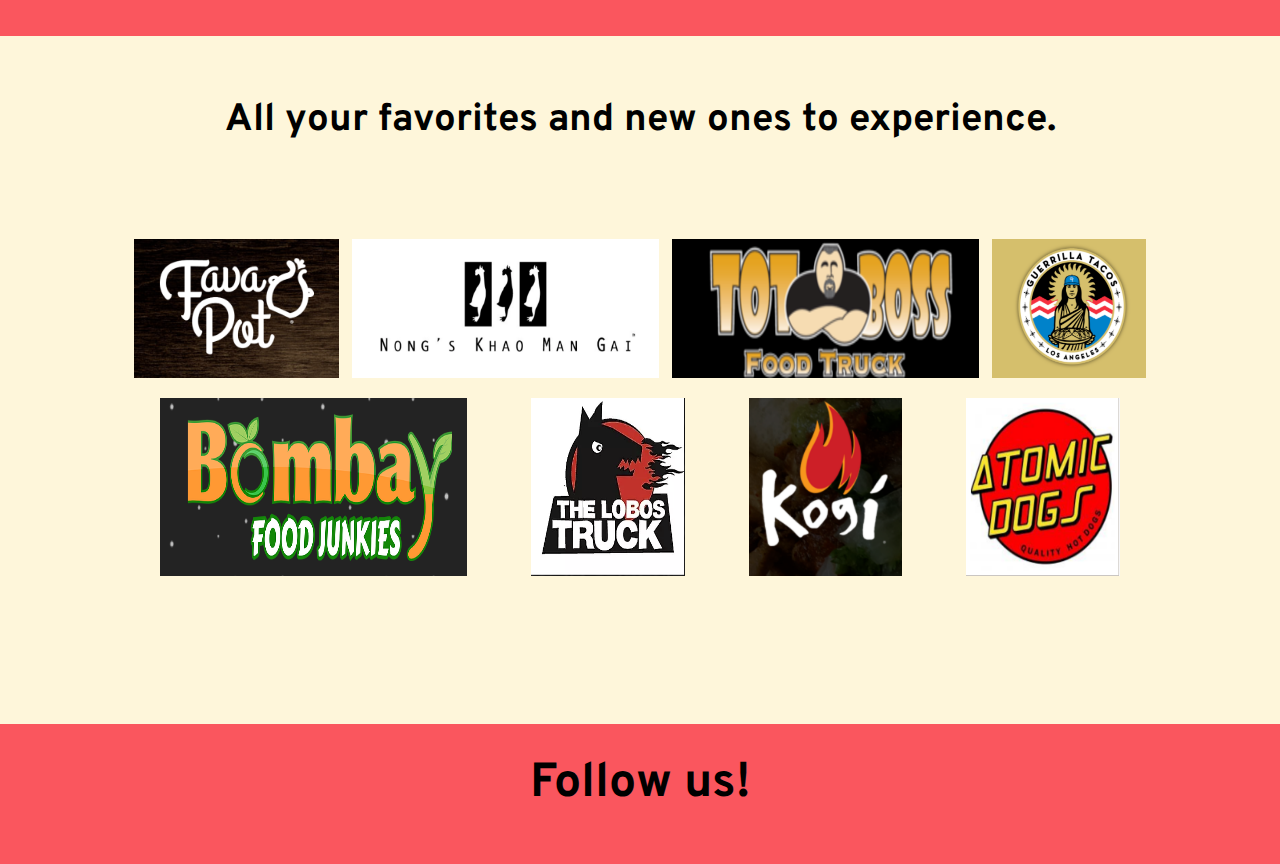
==== commit 0af14fc9: "minor edit to text content" ====
--- a/index.html
+++ b/index.html
@@ -40,7 +40,7 @@
       <div id="home-section-2-bg-img-mobile"></div>
       <div id="home-section-2-bg-img"></div>
       <p>
-        We provide real time statuses on where your favorite food trucks are and
+        Real time statuses on where your favorite food trucks are and
         which food trucks are nearest to you. You can browse menus, order online
         and get texted when your food is ready.
       </p>
@@ -54,7 +54,7 @@
       </p>
     </section>
     <section id="home-section-4">
-      <h2>We have all your favorites and new ones to experience.</h2>
+      <h2>All your favorites and new ones to experience.</h2>
       <div class="home-foodtruck-imgs">
         <img id="ft-img-1" src="resources/foodtruck-logos/foodtruck-1.png" />
         <img id="ft-img-2" src="resources/foodtruck-logos/foodtruck-2.png" />
--- a/css/styles.css
+++ b/css/styles.css
@@ -707,24 +707,28 @@
       background-size: cover;
       background-position: left 25%;
       transition: 0.4s ease-in-out;
+      animation: bounce 1s;
   }
 
   #virginia-img:hover{
       background-image: url(/resources/rachel-ray-chef.jpg);
       background-size: cover;
       transition: 0.4s ease-in-out;
+      animation: bounce 1s;
   }
 
   #tem-img:hover{
       background-image: url(/resources/gordon-tem-chef.jpg);
       background-size: cover;
       transition: 0.4s ease-in-out;
+      animation: bounce 1s;
   }
 
   #oleg-img:hover{
       background-image: url(/resources/wolfgang-chef.jpg);
       background-size: cover;
       transition: 0.4s ease-in-out;
+      animation: bounce 1s;
   }
 
   #galo-img:hover{
@@ -732,6 +736,7 @@
       background-size: cover;
       background-position: center;
       transition: 0.4s ease-in-out;
+      animation: bounce 1s;
   }
 
   #erica-img:hover{
@@ -739,7 +744,25 @@
       background-size: cover;
       background-position: right 20% top;
       transition: 0.4s ease-in-out;
-
+      animation: bounce 1s;
+
+  }
+
+  @keyframes bounce {
+    0%, 20%, 60%, 100% {
+      -webkit-transform: translateY(0);
+      transform: translateY(0);
+    }
+  
+    40% {
+      -webkit-transform: translateY(-20px);
+      transform: translateY(-20px);
+    }
+  
+    80% {
+      -webkit-transform: translateY(-10px);
+      transform: translateY(-10px);
+    }
   }
 
   #team-pics{
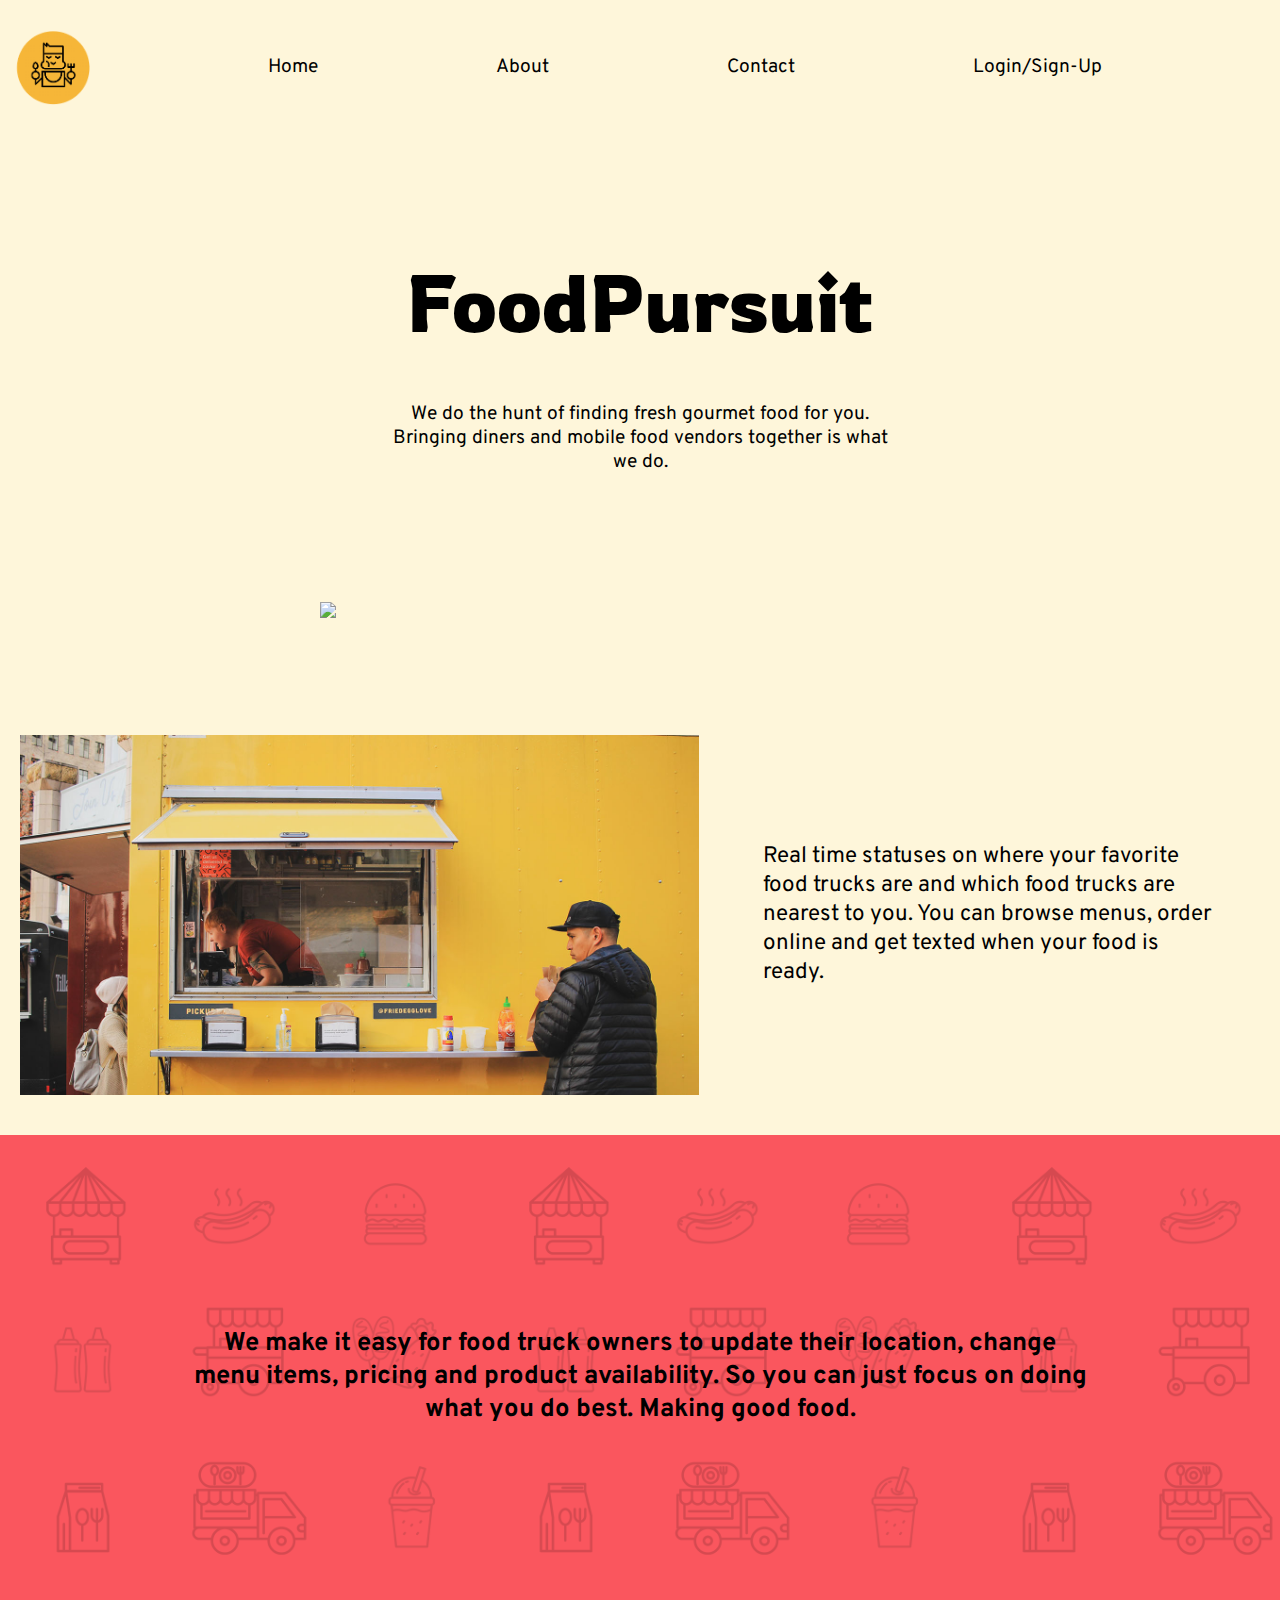
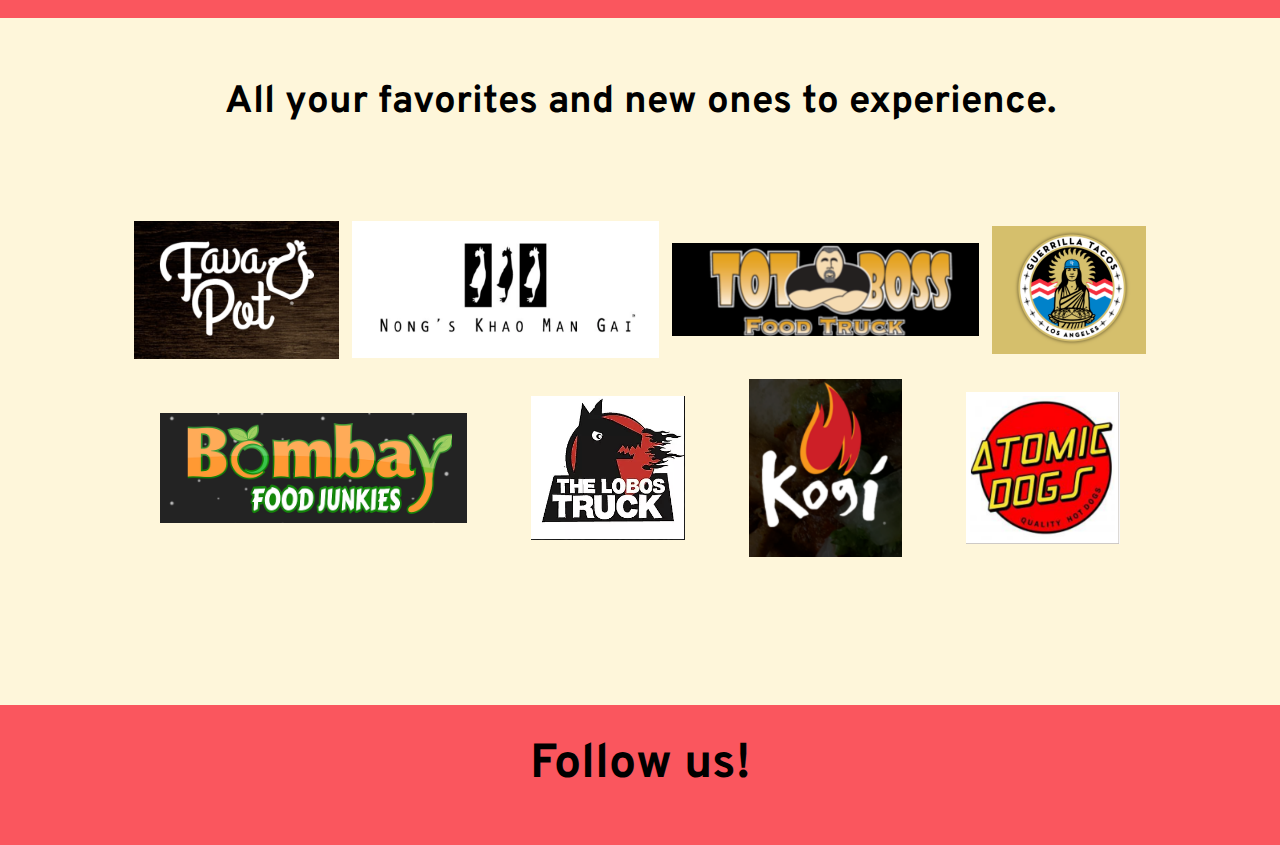
==== commit f4dd5222: "contact page updates" ====
--- a/index.html
+++ b/index.html
@@ -22,7 +22,7 @@
         <a href="index.html">Home</a>
         <a href="about.html">About</a>
         <a href="contact.html">Contact</a>
-        <a href="#">Login/Sign-Up</a>
+        <a href="https://food-truck-trucker-3.vercel.app/">Login/Sign-Up</a>
       </nav>
     </header>
     <section id="home-page-section-1">
--- a/css/styles.css
+++ b/css/styles.css
@@ -89,6 +89,8 @@
   vertical-align: baseline;
 }
 
+/* Mobile first styling start */
+
 body {
   font-family: "Overpass";
   font-size: 62.5%;
@@ -97,9 +99,7 @@
   margin: 0 auto;
 }
 
-nav a {
-  text-decoration: none;
-}
+/* nav header for all pages */
 
 header {
   margin-top: 30px;
@@ -110,6 +110,7 @@
 header img {
   width: 15%;
   height: auto;
+  max-width: 80px;
 }
 
 nav {
@@ -122,39 +123,46 @@
 nav a {
   color: black;
   font-size: 1rem;
+  text-decoration: none;
 }
 
 nav a:hover{
     text-decoration: underline;
 }
 
+/* home page styling */
+
 #home-page-section-1 {
   margin-top: 30px;
   display: flex;
+  flex-direction: column;
   flex-wrap: wrap;
+  justify-content: center;
   align-items: center;
-  margin-left: 5%;
 }
 
 #home-page-section-1 h1 {
   font-family: "Rowdies";
-  font-size: 1.5rem;
+  font-size: 2.4rem;
   order: 1;
-  width: 50%;
+  text-align: center;
 }
 #home-page-section-1 p {
   font-size: 1.2rem;
   order: 3;
   padding-bottom: 10%;
+  text-align: center;
+  padding-left: 20px;
+  padding-right: 20px;
 }
 
 #home-page-section-1 img {
   width: 50%;
   height: auto;
   order: 2;
+  min-width: 200px;
  
 }
-
 
 #home-section-2 {
   background: linear-gradient(rgba(0, 0, 0, 0.5), rgba(0, 0, 0, 0.5)),
@@ -199,6 +207,7 @@
   position: relative;
   color: black;
   font-weight: 700;
+  text-align: center;
 }
 
 #home-section-4 h2 {
@@ -208,6 +217,8 @@
   margin: 30px auto;
 }
 
+/* All food truck vendor logos on home page */
+
 .home-foodtruck-imgs {
   display: flex;
   flex-wrap: wrap;
@@ -221,41 +232,49 @@
 #ft-img-1 {
   width: 20%;
   height: auto;
+  align-self: center;
 }
 
 #ft-img-2 {
   width: 30%;
   height: auto;
+  align-self: center;
 }
 
 #ft-img-3 {
   width: 30%;
   height: auto;
+  align-self: center;
 }
 
 #ft-img-4 {
   width: 15%;
   height: auto;
+  align-self: center;
 }
 
 #ft-img-5 {
   width: 30%;
   height: auto;
+  align-self: center;
 }
 
 #ft-img-6 {
   width: 15%;
   height: auto;
+  align-self: center;
 }
 
 #ft-img-7 {
   width: 15%;
   height: auto;
+  align-self: center;
 }
 
 #ft-img-8 {
   width: 15%;
   height: auto;
+  align-self: center;
 }
 
 footer {
@@ -284,6 +303,8 @@
   color:white;
 }
 
+/* header logo design for about and contact pages */
+
 #logo {
   display: flex;
   align-items: center;
@@ -292,11 +313,13 @@
 #logo-text {
   display: none;
 }
+
+/*  About page styling starts here */
 
 #about-section-1 {
   background-color: #fa565e;
   position: relative;
-  height: 40vh;
+  height: 30vh;
   margin-top: 40px;
   display: flex;
   align-items: center;
@@ -339,6 +362,8 @@
   padding-top: 5%;
 }
 
+/* chef team pics styling - about page */
+
 #team-pics {
   display: flex;
   justify-content: space-evenly;
@@ -353,8 +378,8 @@
     background-image: url(/resources/zach-smith-img.jpeg);
     background-size: contain;
     background-repeat: no-repeat;
-    width: 175px;
-    height: 175px;
+    width: 100px;
+    height: 100px;
     border-radius: 100px;
     margin: 5% auto;
 }
@@ -363,8 +388,8 @@
     background-image: url(/resources/virginia-daven-img.jpeg);
     background-size: contain;
     background-repeat: no-repeat;
-    width: 175px;
-    height: 175px;
+    width: 100px;
+    height: 100px;
     border-radius: 100px;
     margin: 5% auto;
 }
@@ -373,8 +398,8 @@
     background-image: url(/resources/tem-och-img.jpeg);
     background-size: contain;
     background-repeat: no-repeat;
-    width: 175px;
-    height: 175px;
+    width: 100px;
+    height: 100px;
     border-radius: 100px;
     margin: 5% auto;
 }
@@ -383,8 +408,8 @@
     background-image: url(/resources/oleg-miro-img.jpeg);
     background-size: contain;
     background-repeat: no-repeat;
-    width: 175px;
-    height: 175px;
+    width: 100px;
+    height: 100px;
     border-radius: 100px;
     margin: 5% auto;
 }
@@ -393,8 +418,8 @@
     background-image: url(/resources/galo-sandoval-img.png);
     background-size: contain;
     background-repeat: no-repeat;
-    width: 175px;
-    height: 175px;
+    width: 100px;
+    height: 100px;
     border-radius: 100px;
     margin: 5% auto;
 }
@@ -403,17 +428,21 @@
     background-image: url(/resources/erica-girges-img.jpeg);
     background-size: contain;
     background-repeat: no-repeat;
-    width: 175px;
-    height: 175px;
+    width: 100px;
+    height: 100px;
     border-radius: 100px;
     margin: 5% auto;
 }
 
-#team-pics .team-content h3,
-p {
+#team-pics .team-content h3 {
   text-align: center;
   font-size: 0.9rem;
 }
+
+#team-pics .team-content p {
+    text-align: center;
+    font-size: 0.9rem;
+  }
 
 #team-pics h3 {
   font-weight: 700;
@@ -430,6 +459,8 @@
   color: black;
 }
 
+/* contact page styiling  */
+
 #contact-section-1 h1 {
   font-size: 1.8rem;
   margin-top: 20px;
@@ -438,7 +469,12 @@
 }
 
 #contact-section-1 p {
-  margin-top: 30px;
+  display: flex;
+  justify-content: center;
+  margin-top: 35px;
+  font-size: 1.2rem;
+  margin: 0 25px;
+  text-align: center;
 }
 
 #contact-section-2 #disclaimer {
@@ -447,24 +483,61 @@
   text-align: center;
 }
 
+/* contact form styling */
+
+#contact-section-2{
+    display: flex;
+    flex-direction: column;
+    justify-content: center;
+    align-items: center;
+}
+
 #contact-section-2 form {
+  box-sizing: border-box;
   margin-top: 40px;
   display: flex;
   justify-content: center;
-  font-size: 0.8rem;
+  align-items: center;
+  padding-top: 20px;
+  padding-bottom: 10px;
+  border-radius: 15px;
+  font-weight: 700;
+  font-size: 1.0rem;
+
+  /* font-size: 1.2rem; */
 }
 
 form #subject {
-  width: 300px;
+  width: 200px;
+  border-radius: 10px;
+  margin: 10px auto;
+  font-size: 1.2rem;
+  border: 2px solid black;
+  padding-top: 10px;
+  text-align: center;
+  font-family: "Overpass";
 }
 
 #submit{
-    background-color: #F6B638;
+    background-color: #f6b638;
     border: none;
     font-family: "Overpass";
     font-size: 0.8rem;
-    padding: 4px 9px;
-}
+    padding: 7px 9px;
+    width: 100px;
+    border-radius: 10px;
+    box-shadow: 1px 1px 4px grey;
+}
+
+
+
+input, #lname, #fname, #inquiry{
+    padding: 3px;
+    border: 2px solid black;
+    border-radius: 10px;
+    margin-bottom: 10px;
+}
+
 
 #footer-contact {
   margin-top: 90px;
@@ -472,11 +545,59 @@
   bottom: 0;
 }
 
+/* end mobile first */
+
+/* 500 px min width styling break */
+
 @media screen and (min-width: 500px) {
   #home-page-section-1 h1 {
     font-size: 2.5rem;
   }
-}
+
+  #zach-img{
+      height: 175px;
+      width:175px;
+  }
+
+  #virginia-img{
+    height: 175px;
+    width:175px;
+  }
+
+  #tem-img{
+    height: 175px;
+    width:175px;
+  }
+
+  #oleg-img{
+    height: 175px;
+    width:175px;
+  }
+
+  #galo-img{
+    height: 175px;
+    width:175px;
+  }
+
+  #erica-img{
+    height: 175px;
+    width:175px;
+  }
+
+  input, #lname, #fname, #inquiry{
+    padding: 10px;
+    font-size:1.0rem;
+} 
+
+label [for="fname"] [for="lname"] [for="inquiry"] [for="subject"]{
+    font-size: 1.7rem;
+    margin-top: 5px;
+}
+
+
+}
+
+/* 600 px min width styling break */
 
 @media screen and (min-width: 600px) {
   #logo {
@@ -484,6 +605,12 @@
     height: auto;
   }
 
+  #home-page-section-1 {
+      display: flex;
+      flex-direction: row;
+      justify-content: space-evenly;
+  }
+
   #home-page-section-1 h1 {
     font-size: 3rem;
   }
@@ -494,7 +621,7 @@
   }
 
   #about-section-2 p {
-    font-size: 1.2rem;
+    font-size: 1.4rem;
   }
 
   #about-section-3 h2 {
@@ -538,6 +665,7 @@
 
   #submit{
       font-size: 1.0rem;
+      width: 150px;
   }
 
   #footer-contact{
@@ -545,6 +673,8 @@
       padding-bottom: 30px;
   }
 }
+
+/* 800 px min width styling break */
 
 @media screen and (min-width: 800px) {
   #logo {
@@ -586,6 +716,7 @@
   }
 }
 
+/*1000 px min width styling break */
 
 @media screen and (min-width: 1000px) {
   #logo-text {
@@ -623,8 +754,10 @@
       order: 2;
       width: 40%;
       margin-top: 50px;
-      text-align: left;
-  }
+      text-align: center;
+  }
+
+  /* home page desktop view animation slide in */
 
   #home-page-section-1 img{
       order: 3;
@@ -668,11 +801,11 @@
       font-size: 1.4rem;
       text-shadow: none;
       color: black;
+      text-align: left;
   }
 
   #home-section-3 p{
       font-size: 1.6rem;
-
   }
 
   #home-section-3-bg-img{
@@ -690,17 +823,20 @@
   }
 
   #about-section-1 h1{
-      font-size: 3.6rem;
-  }
+      font-size: 3.8rem;
+  }
+
   
   #about-section-3{
       padding-bottom: 40px;
   }
 
   #about-section-3 h2{
-      font-size: 3.2rem;
+      font-size: 3.4rem;
       margin-bottom: 70px;
   }
+
+  /* add animation bounce hover to chef team pics */
 
   #zach-img:hover{
       background-image: url(/resources/guy-fieri-chef.jpg);
@@ -795,6 +931,30 @@
       z-index: 1;
   }
 
+  #contact-section-2 form{
+    background-color: #FA565E;
+    width: 600px;
+  }
+
+  input, #lname, #fname, #inquiry{
+      border: 0;
+  }
+
+  form #subject{
+      border: 0;
+  }
+
+  #submit{
+      background-color: white;
+  }
+
+  #submit:hover{
+      background-color: #f6b638;
+  }
+
+
+
+
 
 
 
